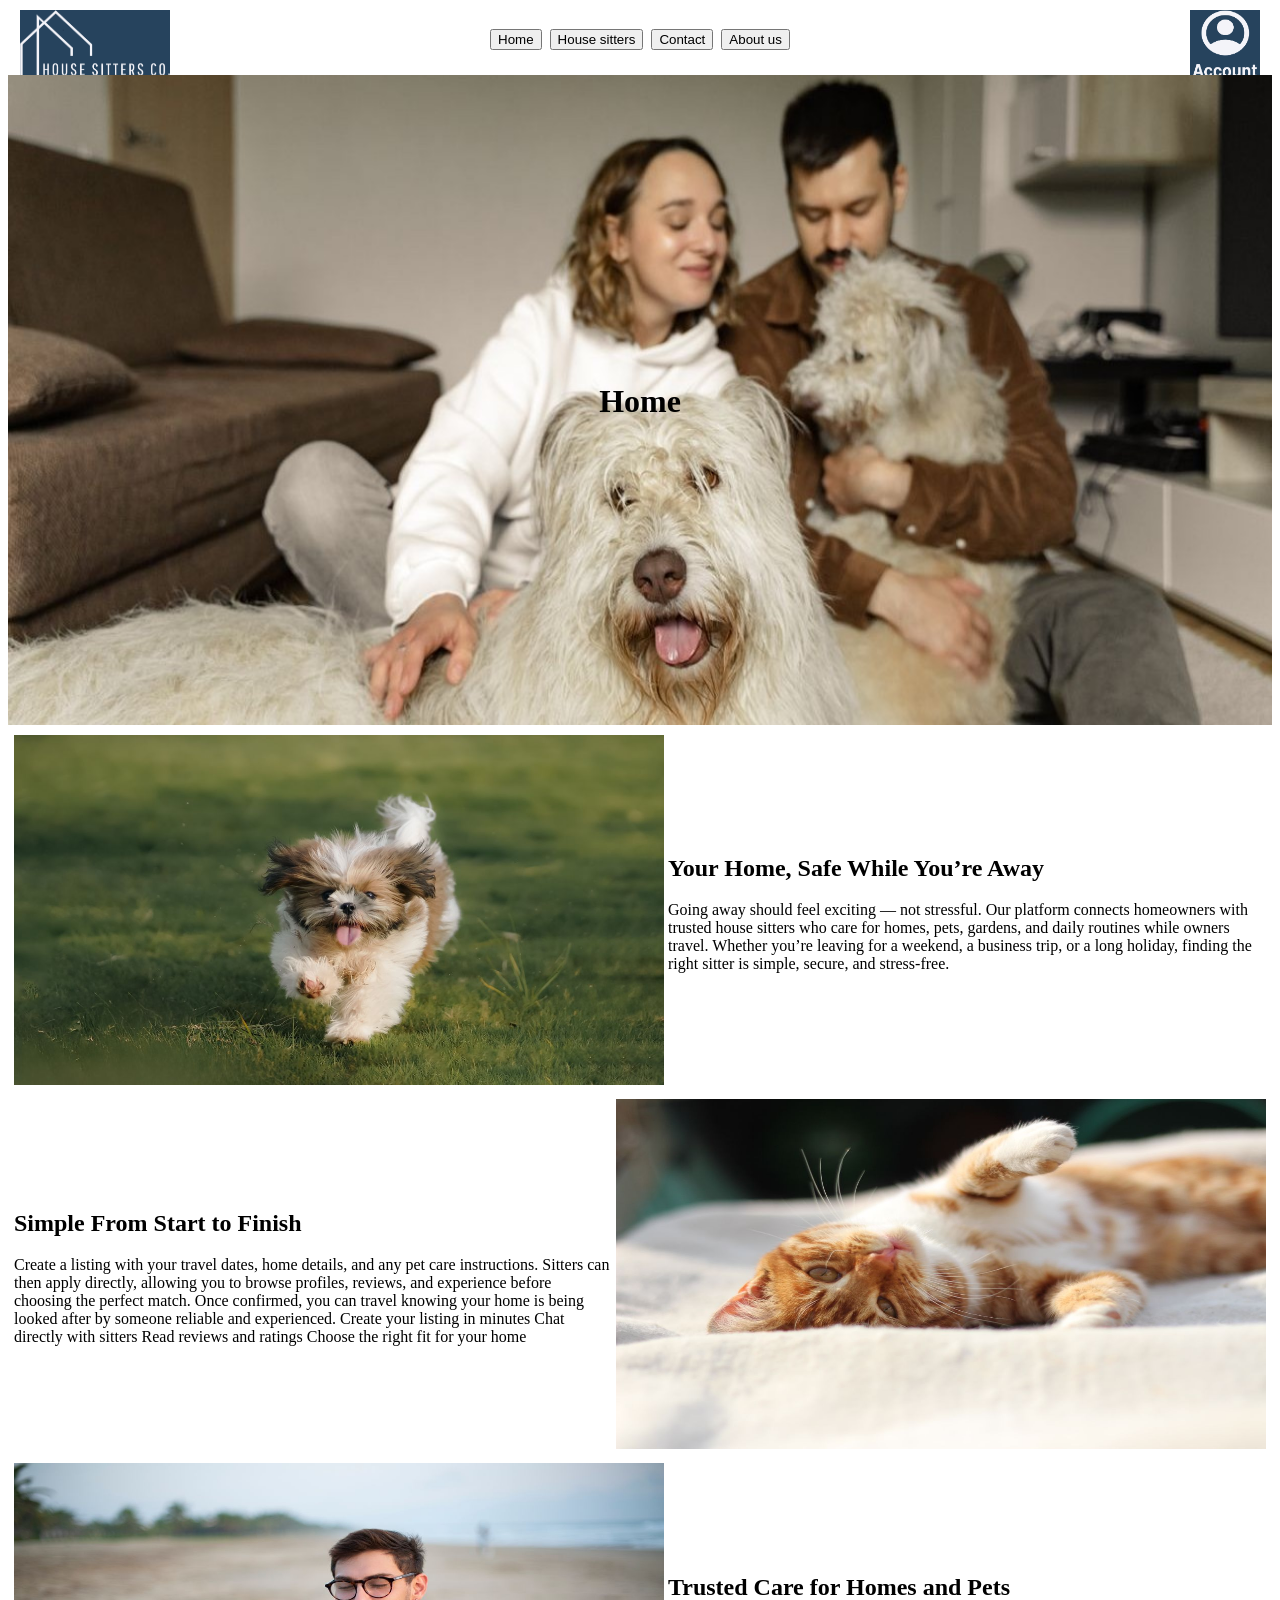
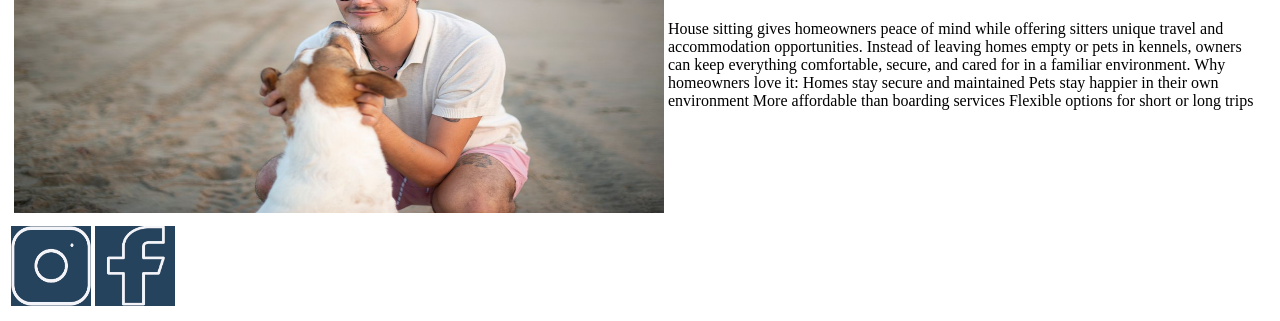
==== index.html @ f977f4cd "Version 7: I have worked on contact page" ====
<!DOCTYPE html>
<html lang="en">
<head>
    <meta charset="UTF-8">
    <meta name="viewport" content="width=device-width, initial-scale=1.0">
    <title>Trusted House sitters</title>
    <link rel="stylesheet" href="style.css">
    <link href='https://fonts.googleapis.com/css?family=Inter' rel='stylesheet'>
</head>
<body>
    <!--Position of the logo-->
		<div class="logo">
		  <a href="index.html"><img class="logo-pic" src="images/Logo.png" alt="TrustedHouseSitters"></a>
		</div>
		
		<!--Section header footer creates a brown background-->
		<section class="header-footer">			
			<!--The table that alligns the navigation buttons-->
			<br>
			<table class="table-center">
				<tr>
					<td><button type="button" onclick="document.location='index.html'">Home</button></td>
					<td class="place-holder"></td>
					<td><button type="button" onclick="document.location='HouseSitters.html'">House sitters</button></td>
					<td class="place-holder"></td>
					<td><button type="button" onclick="document.location='contact.html'">Contact</button></td>
					<td class="place-holder"></td>
					<td><button type="button" onclick="document.location='about.html'">About us</button></td>
				</tr>
				<tr>
					<td class="place-holder"></td>
				</tr>
			</table>
			<br>
		</section>

        <div class="account">
		    <a href="account.html"><img class="icon" src="images/icon.png" alt="Account"></a>
		</div>
        
        <div class="banner-box">
            <img class="banner" src="images/bannerHome.jpg" alt="Banner">
            <div class="banner-text">
                <h1>Home</h1>
            </div>
        </div>
        
        <section class="body-content">
            <table class="table-center">
                <tr>
                    <td>
                        <table class="cell">
                            <tr>
                                <td><img class="homeImage" src="images/homeImage1.jpg" alt="Home Image 1"></td>
                                <td>
                                    <h2>Your Home, Safe While You’re Away</h2>
                                    <p>Going away should feel exciting — not stressful. Our platform connects homeowners with trusted house sitters who care for homes, pets, gardens, and daily routines while owners travel. Whether you’re leaving for a weekend, a business trip, or a long holiday, finding the right sitter is simple, secure, and stress-free.</p>
                                </td>
                            </tr>
                        </table>
                    </td>   
                </tr>
                <tr>
                    <td>
                        <table class="cell">
                            <tr>
                                <td>
                                    <h2>Simple From Start to Finish</h2>
                                    <p>Create a listing with your travel dates, home details, and any pet care instructions. Sitters can then apply directly, allowing you to browse profiles, reviews, and experience before choosing the perfect match. Once confirmed, you can travel knowing your home is being looked after by someone reliable and experienced.
    Create your listing in minutes
    Chat directly with sitters
    Read reviews and ratings
    Choose the right fit for your home</p>
                                </td>
                                <td><img class="homeImage" src="images/homeImage2.jpg" alt="Home Image 2"></td>
                            </tr>
                        </table>
                    </td>
                </tr>
                <tr>
                    <td>
                        <table>
                            <tr>
                                <td><img class="homeImage" src="images/homeImage3.jpg" alt="Home Image 3"></td>
                                <td>
                                    <h2>Trusted Care for Homes and Pets</h2>
                                    <p>House sitting gives homeowners peace of mind while offering sitters unique travel and accommodation opportunities. Instead of leaving homes empty or pets in kennels, owners can keep everything comfortable, secure, and cared for in a familiar environment.
    Why homeowners love it:
    Homes stay secure and maintained
    Pets stay happier in their own environment
    More affordable than boarding services
    Flexible options for short or long trips</p>
                                </td>
                            </tr>
                        </table>
                    </td>
                </tr>
            </table>
        </section>
    </body>
    <footer>
        <section class="header-footer">
            <table class="socials">
                <tr>
                    <td><a href="https://www.instagram.com"><img class="socials-img" src="images/instagram.jpg" alt="Instagram"></a></td>
                    <td><a href="https://www.facebook.com"><img class="socials-img" src="images/facebook.jpg" alt="Facebook"></a></td>
                </tr>
            </table>
        </section>
    </footer>
</html>
---- style.css ----
.homeImage{
    width: 650px;
    height: 350px;
}

.aboutImage{
    width: 650px;
    height: 350px;
}

.logo-pic{
    width: 150px;
    height: 100px;
}

.socials-img{
    width: 80px;
    height: 80px;
}

.icon{
    width: 70px;
    height: 70px;
}

.banner{
    width: 100%;
    height: 650px;
}

.table-center{
    margin-right: auto;
    margin-left: auto;
}

div.logo{
    position: absolute;
    left: 20px;
    top: 10px;
}

div.account{
    position: absolute;
    right: 20px;
    top: 10px;
}

div.banner-box{
    position: relative;
    text-align: center;
}

div.banner-text{
    position: absolute;
    top: 50%;
    left: 50%;
    transform: translate(-50%, -50%);
}
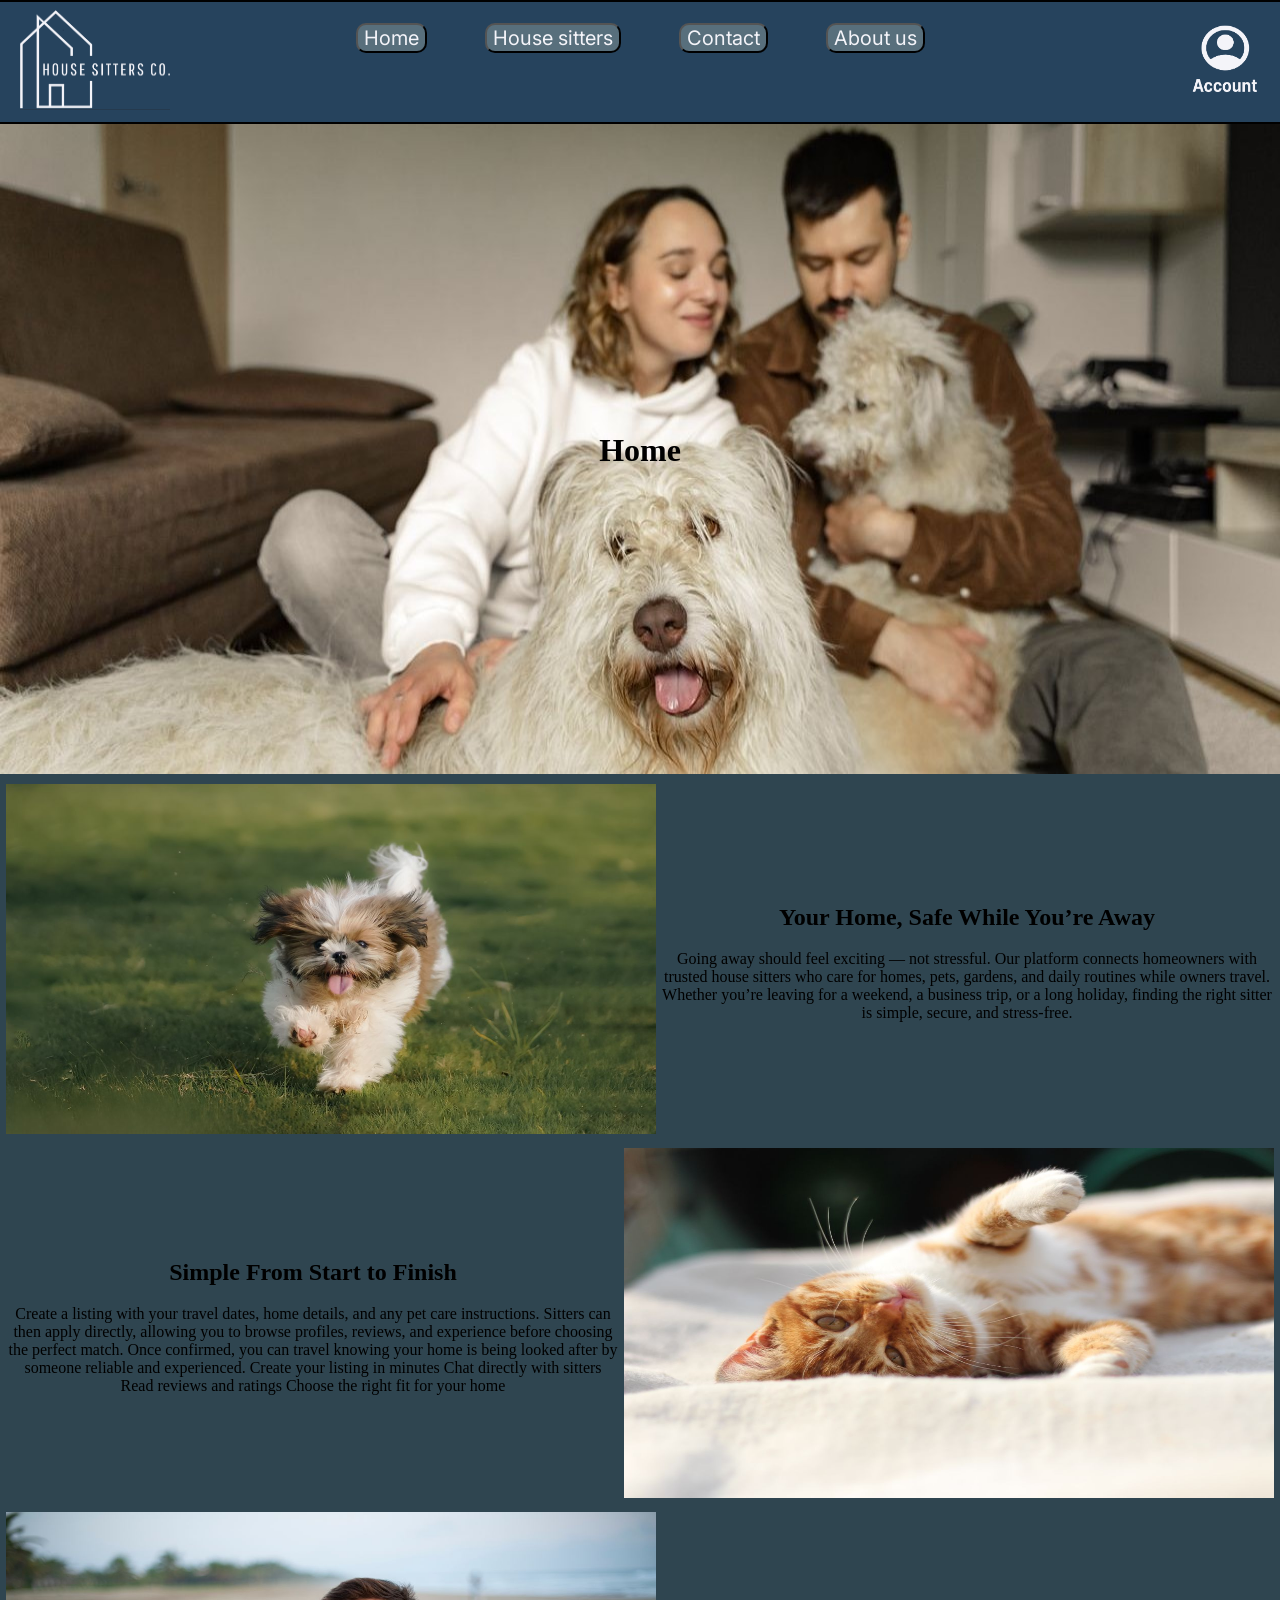
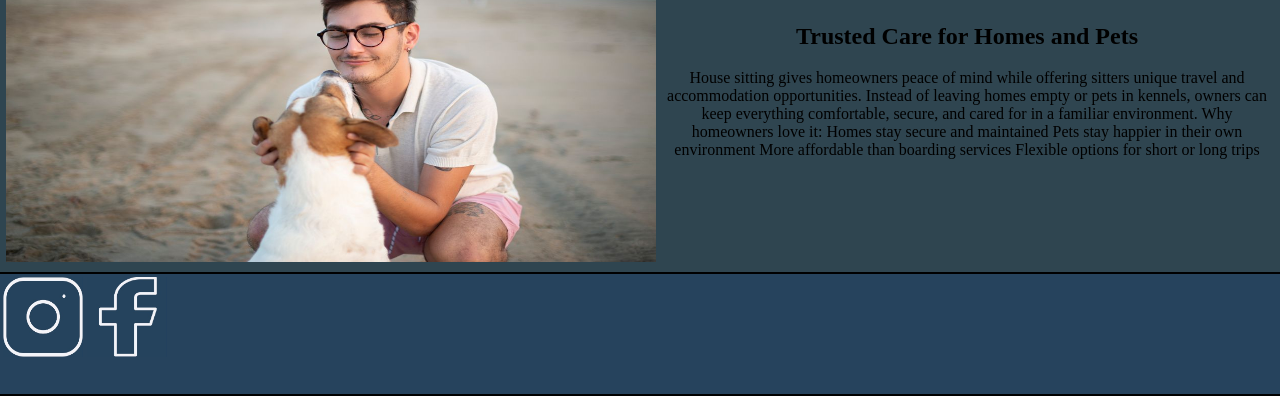
==== commit 0eae5b7a: "Version 14: Css for header/footer. Goal finish it and add boxes." ====
--- a/index.html
+++ b/index.html
@@ -17,7 +17,7 @@
 		<section class="header-footer">			
 			<!--The table that alligns the navigation buttons-->
 			<br>
-			<table class="table-center">
+			<table class="table-center, nav-buttons">
 				<tr>
 					<td><button type="button" onclick="document.location='index.html'">Home</button></td>
 					<td class="place-holder"></td>
--- a/style.css
+++ b/style.css
@@ -31,7 +31,11 @@
 .table-center{
     margin-right: auto;
     margin-left: auto;
+    margin-top: auto;
+    margin-bottom: auto;
+    text-align: center;
 }
+
 
 div.logo{
     position: absolute;
@@ -42,7 +46,7 @@
 div.account{
     position: absolute;
     right: 20px;
-    top: 10px;
+    top: 25px;
 }
 
 div.banner-box{
@@ -55,4 +59,52 @@
     top: 50%;
     left: 50%;
     transform: translate(-50%, -50%);
+}
+
+.place-holder {
+	width: 50px;
+	height: 10px;
+}
+
+.contactImg{
+    height: 300px;
+    width: 300px;
+    border-radius: 300px;
+}
+
+.houseSitter{
+    height: 580px;
+    width: 400px;
+}
+
+.align-left{
+    text-align: left;
+}
+
+.header-footer{
+    background: #26435D;
+    height: 120px;
+    width: 100%;
+    border-top: 2px solid black;
+    border-bottom: 2px solid black;
+}
+
+body{
+    margin: 0;
+    padding: 0;
+    background: #2F4550;
+}
+
+button{
+    background: #586F7C;
+    color: #F4F4F9;
+    border-radius: 10px;
+    font-family: 'Inter';
+    font-size: 20px;
+}
+
+.nav-buttons{
+    top: 100px;
+    margin-left: auto;
+    margin-right: auto;
 }
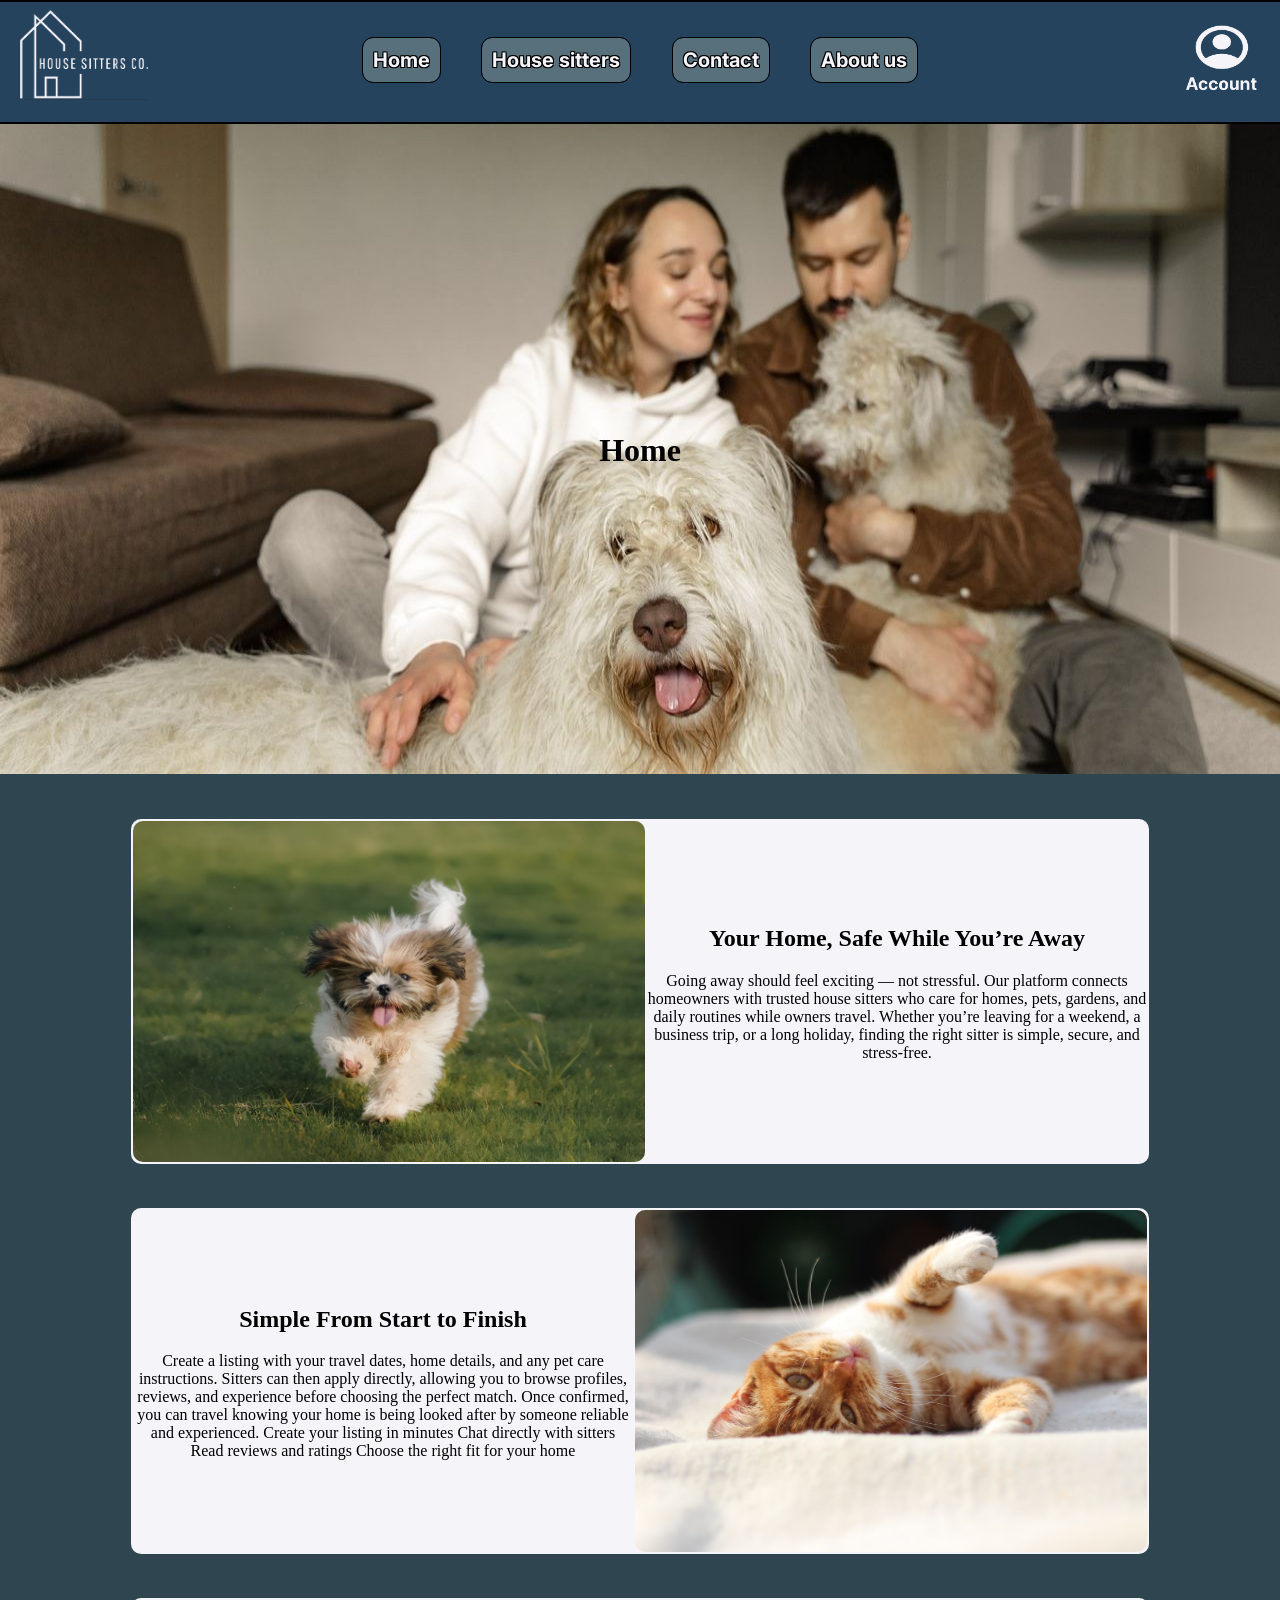
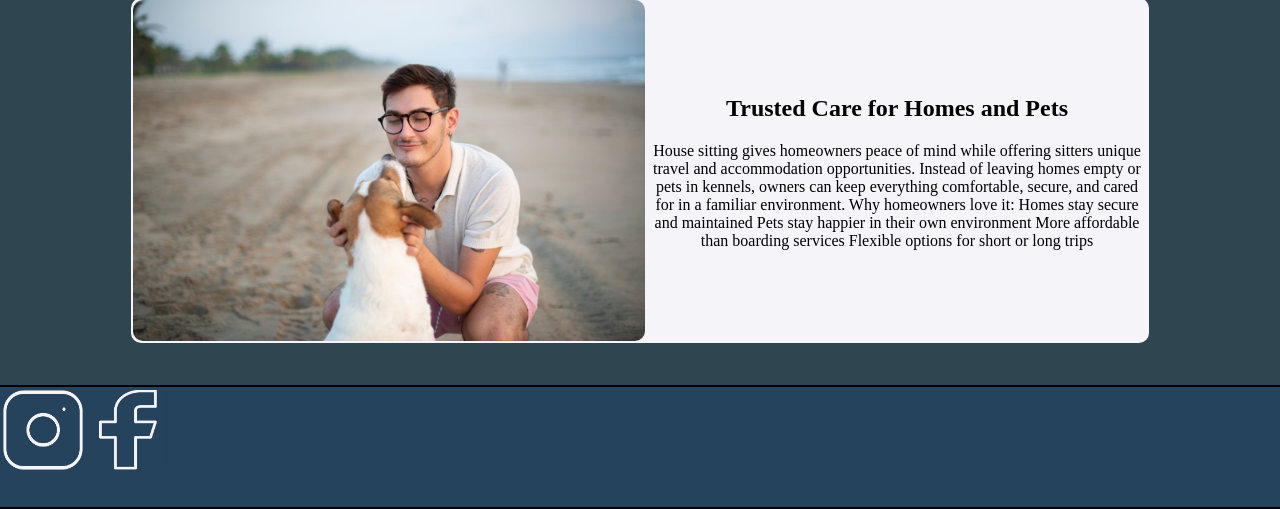
==== commit 65203f94: "Version 15: working on final css" ====
--- a/index.html
+++ b/index.html
@@ -15,23 +15,13 @@
 		
 		<!--Section header footer creates a brown background-->
 		<section class="header-footer">			
-			<!--The table that alligns the navigation buttons-->
 			<br>
-			<table class="table-center, nav-buttons">
-				<tr>
-					<td><button type="button" onclick="document.location='index.html'">Home</button></td>
-					<td class="place-holder"></td>
-					<td><button type="button" onclick="document.location='HouseSitters.html'">House sitters</button></td>
-					<td class="place-holder"></td>
-					<td><button type="button" onclick="document.location='contact.html'">Contact</button></td>
-					<td class="place-holder"></td>
-					<td><button type="button" onclick="document.location='about.html'">About us</button></td>
-				</tr>
-				<tr>
-					<td class="place-holder"></td>
-				</tr>
-			</table>
-			<br>
+			<div class="navbar">
+                <div class="nav-buttons"><button type="button" onclick="document.location='index.html'">Home</button></div>
+                <div class="nav-buttons"><button type="button" onclick="document.location='HouseSitters.html'">House sitters</button></div>
+                <div class="nav-buttons"><button type="button" onclick="document.location='contact.html'">Contact</button></div>
+                <div class="nav-buttons"><button type="button" onclick="document.location='about.html'">About us</button></div>
+			</div>
 		</section>
 
         <div class="account">
@@ -46,7 +36,7 @@
         </div>
         
         <section class="body-content">
-            <table class="table-center">
+            <table class="table-center display-table">
                 <tr>
                     <td>
                         <table class="cell">
@@ -60,6 +50,7 @@
                         </table>
                     </td>   
                 </tr>
+                <tr><td><br><br></td></tr>
                 <tr>
                     <td>
                         <table class="cell">
@@ -77,9 +68,10 @@
                         </table>
                     </td>
                 </tr>
+                <tr><td><br><br></td></tr>
                 <tr>
                     <td>
-                        <table>
+                        <table class="cell">
                             <tr>
                                 <td><img class="homeImage" src="images/homeImage3.jpg" alt="Home Image 3"></td>
                                 <td>
--- a/style.css
+++ b/style.css
@@ -1,16 +1,18 @@
 .homeImage{
-    width: 650px;
-    height: 350px;
+    width: 40vw;
+    height: 40%;
+    border-radius: 10px;
+    display: block;
 }
 
 .aboutImage{
-    width: 650px;
-    height: 350px;
+    width: 40vw;
+    height: 40%;
 }
 
 .logo-pic{
-    width: 150px;
-    height: 100px;
+    width: 10vw;
+    height: 10vh;
 }
 
 .socials-img{
@@ -19,8 +21,8 @@
 }
 
 .icon{
-    width: 70px;
-    height: 70px;
+    width: 6vw;
+    height: auto;
 }
 
 .banner{
@@ -52,6 +54,7 @@
 div.banner-box{
     position: relative;
     text-align: center;
+    width: 100%;
 }
 
 div.banner-text{
@@ -101,10 +104,39 @@
     border-radius: 10px;
     font-family: 'Inter';
     font-size: 20px;
+    border: none;
+    padding: 10px;
+    font-weight: bold;
+    outline: 1px solid black;
+    text-shadow: -1px -1px 0 #000, 1px -1px 0 #000, -1px 1px 0 #000, 1px 1px 0 #000;
+}
+
+.display-table{
+    margin-left: 10%;
+    margin-right: 10%;
+    margin-top: 3%;
+    margin-bottom: 3%;
 }
 
 .nav-buttons{
-    top: 100px;
-    margin-left: auto;
-    margin-right: auto;
+    text-align: center;
+}
+
+.navbar{
+    position: relative;
+    display: flex;
+    top: 15%;
+    left: 25vw;
+    justify-content: space-evenly;
+    width: 50vw;
+}
+
+.cell{
+    border-radius: 10px;
+    background-color: #F4F4F9;
+    padding: 0px;
+    margin: 0px;
+    overflow: hidden;
+    border-collapse: collapse;
+    border: 1px solid black;
 }
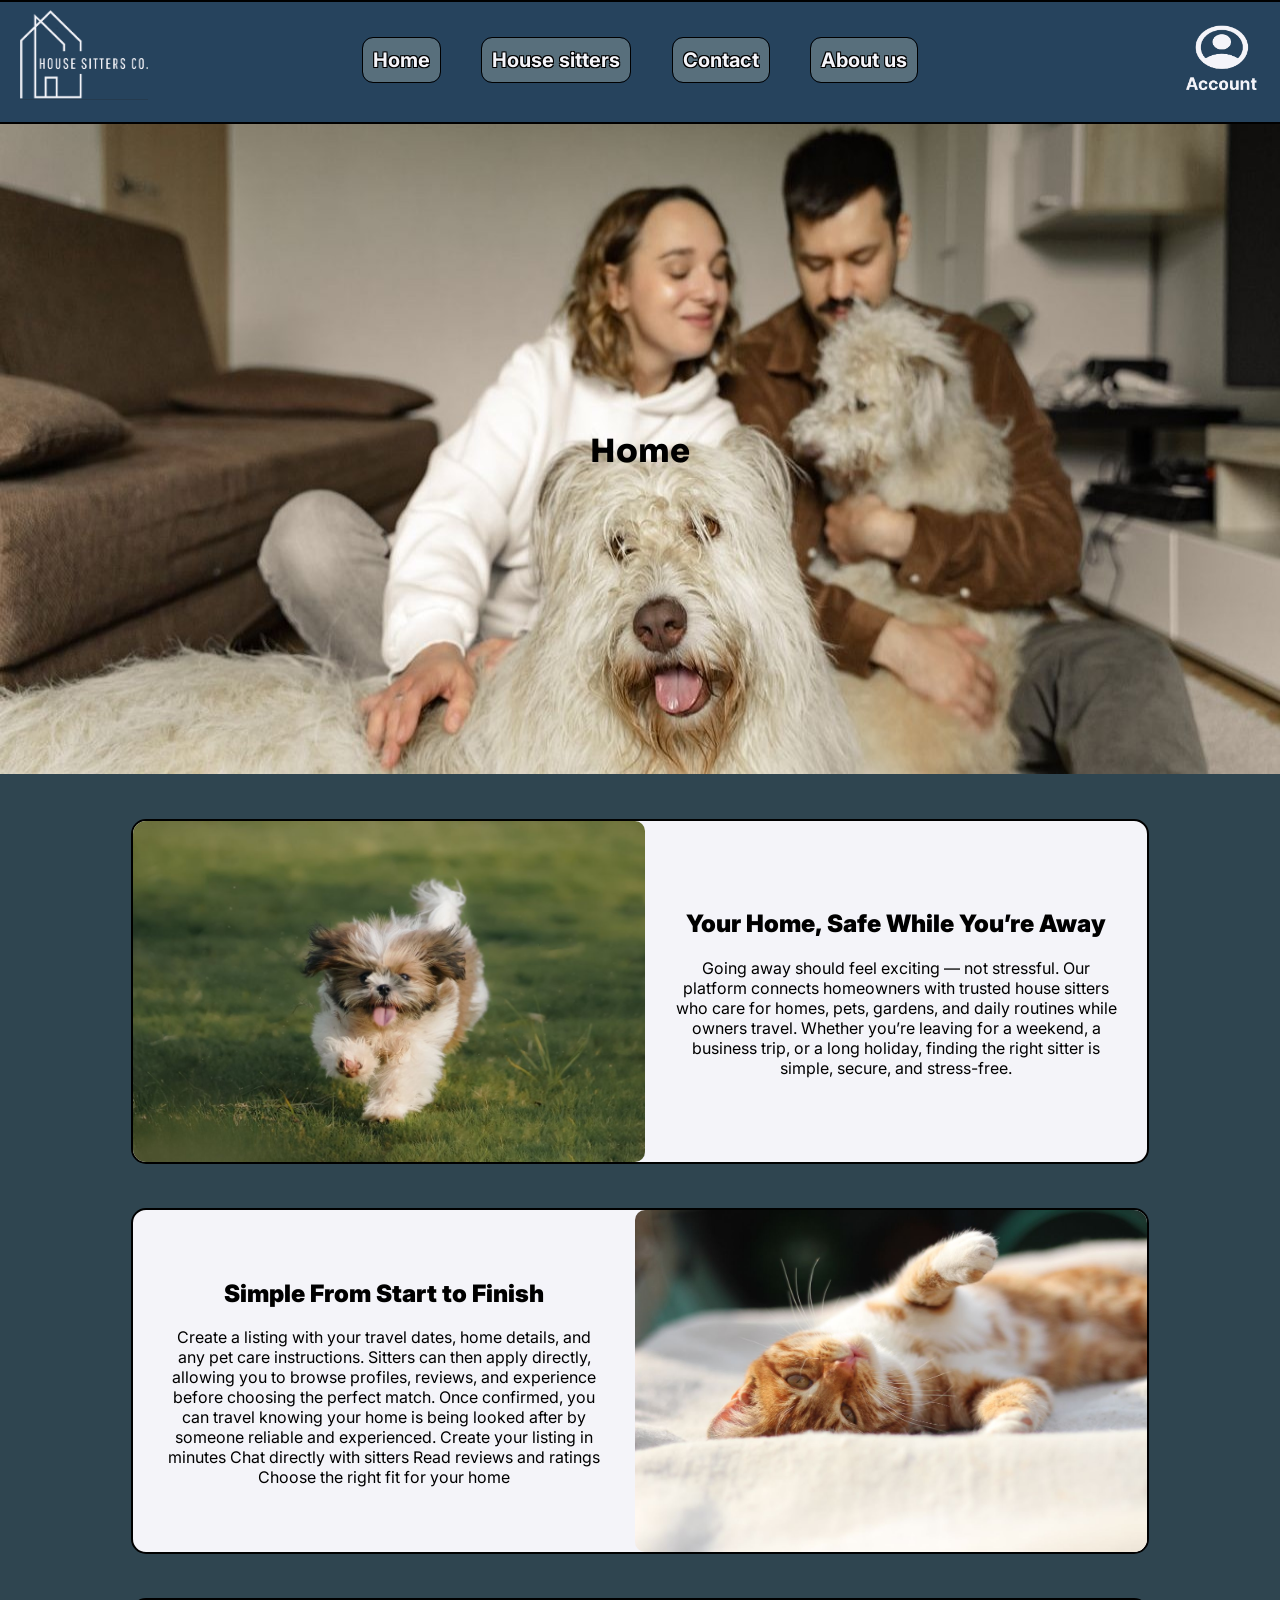
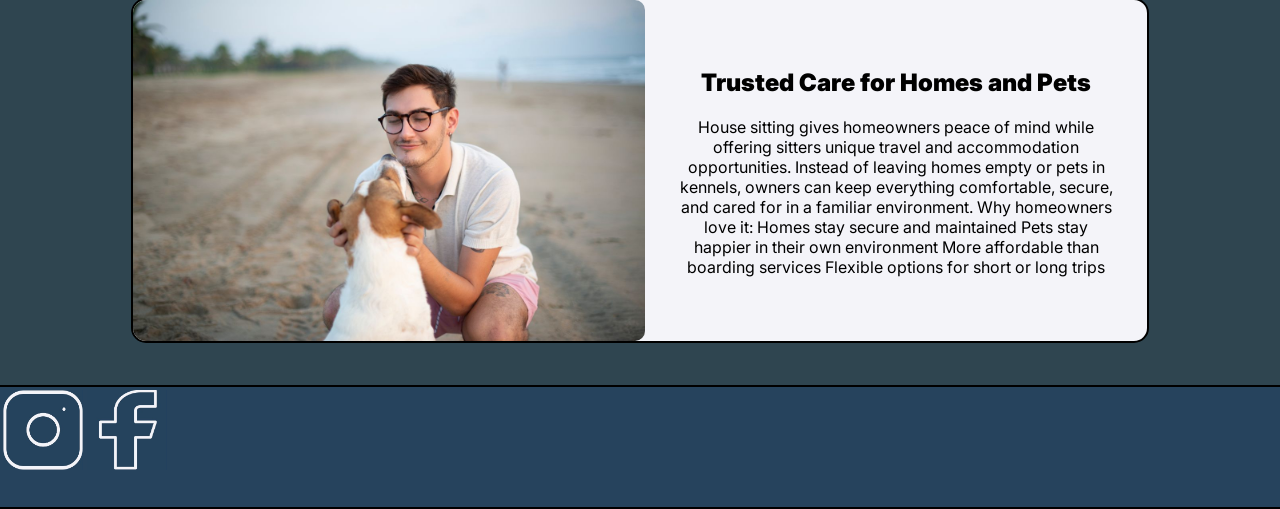
==== commit dc4f3b6c: "Version 16: creating all my css" ====
--- a/index.html
+++ b/index.html
@@ -6,6 +6,7 @@
     <title>Trusted House sitters</title>
     <link rel="stylesheet" href="style.css">
     <link href='https://fonts.googleapis.com/css?family=Inter' rel='stylesheet'>
+    <link href='https://fonts.googleapis.com/css?family=Sora' rel='stylesheet'>
 </head>
 <body>
     <!--Position of the logo-->
@@ -41,8 +42,8 @@
                     <td>
                         <table class="cell">
                             <tr>
-                                <td><img class="homeImage" src="images/homeImage1.jpg" alt="Home Image 1"></td>
-                                <td>
+                                <td class="cell-collapse"><img class="homeImage" src="images/homeImage1.jpg" alt="Home Image 1"></td>
+                                <td class="cell-text">
                                     <h2>Your Home, Safe While You’re Away</h2>
                                     <p>Going away should feel exciting — not stressful. Our platform connects homeowners with trusted house sitters who care for homes, pets, gardens, and daily routines while owners travel. Whether you’re leaving for a weekend, a business trip, or a long holiday, finding the right sitter is simple, secure, and stress-free.</p>
                                 </td>
@@ -55,7 +56,7 @@
                     <td>
                         <table class="cell">
                             <tr>
-                                <td>
+                                <td class="cell-text">
                                     <h2>Simple From Start to Finish</h2>
                                     <p>Create a listing with your travel dates, home details, and any pet care instructions. Sitters can then apply directly, allowing you to browse profiles, reviews, and experience before choosing the perfect match. Once confirmed, you can travel knowing your home is being looked after by someone reliable and experienced.
     Create your listing in minutes
@@ -63,7 +64,7 @@
     Read reviews and ratings
     Choose the right fit for your home</p>
                                 </td>
-                                <td><img class="homeImage" src="images/homeImage2.jpg" alt="Home Image 2"></td>
+                                <td class="cell-collapse"><img class="homeImage" src="images/homeImage2.jpg" alt="Home Image 2"></td>
                             </tr>
                         </table>
                     </td>
@@ -73,8 +74,8 @@
                     <td>
                         <table class="cell">
                             <tr>
-                                <td><img class="homeImage" src="images/homeImage3.jpg" alt="Home Image 3"></td>
-                                <td>
+                                <td class="cell-collapse"><img class="homeImage" src="images/homeImage3.jpg" alt="Home Image 3"></td>
+                                <td class="cell-text">
                                     <h2>Trusted Care for Homes and Pets</h2>
                                     <p>House sitting gives homeowners peace of mind while offering sitters unique travel and accommodation opportunities. Instead of leaving homes empty or pets in kennels, owners can keep everything comfortable, secure, and cared for in a familiar environment.
     Why homeowners love it:
--- a/style.css
+++ b/style.css
@@ -1,13 +1,30 @@
+h1{
+    font-family: 'Sora';
+    font-weight: 900;
+}
+
+p{
+    font-family: 'Inter';
+}
+
+h2{
+    font-family: 'Inter';
+    font-weight: 900;
+}
+
 .homeImage{
     width: 40vw;
     height: 40%;
     border-radius: 10px;
     display: block;
+    border: 0;
 }
 
 .aboutImage{
     width: 40vw;
     height: 40%;
+    display: block;
+    border: 0;
 }
 
 .logo-pic{
@@ -111,6 +128,19 @@
     text-shadow: -1px -1px 0 #000, 1px -1px 0 #000, -1px 1px 0 #000, 1px 1px 0 #000;
 }
 
+button:hover{
+    background: #2e4655;
+    color: #F4F4F9;
+    border-radius: 10px;
+    font-family: 'Inter';
+    font-size: 20px;
+    border: none;
+    padding: 10px;
+    font-weight: bold;
+    outline: 1px solid black;
+    text-shadow: -1px -1px 0 #000, 1px -1px 0 #000, -1px 1px 0 #000, 1px 1px 0 #000;
+}
+
 .display-table{
     margin-left: 10%;
     margin-right: 10%;
@@ -132,11 +162,22 @@
 }
 
 .cell{
-    border-radius: 10px;
+    border-radius: 15px;
     background-color: #F4F4F9;
     padding: 0px;
     margin: 0px;
     overflow: hidden;
-    border-collapse: collapse;
-    border: 1px solid black;
+    border: 2px solid black;
+    border-spacing: 0;
+}
+
+.cell-collapse{
+    padding: 0;
+    border-spacing: 0;
+}
+
+.cell-text{
+    text-align: center;
+    padding-left: 3%;
+    padding-right: 3%;
 }
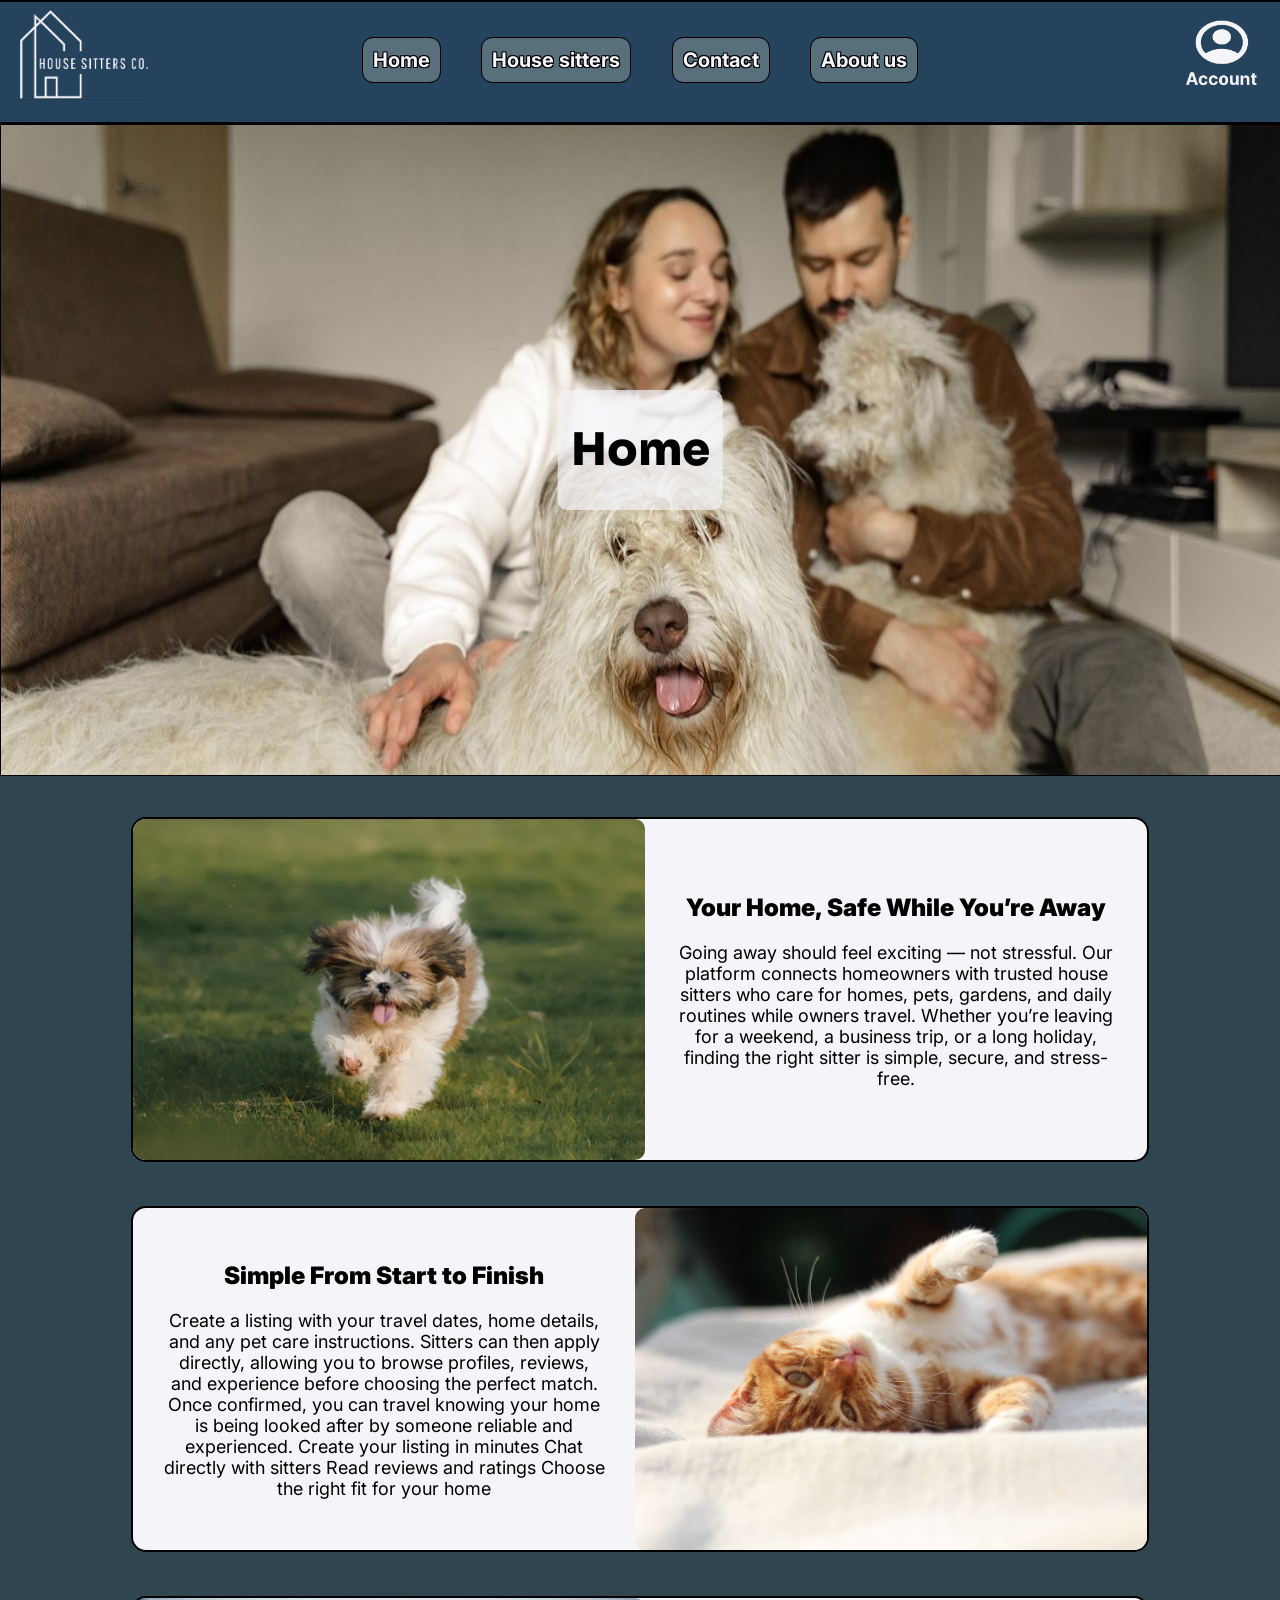
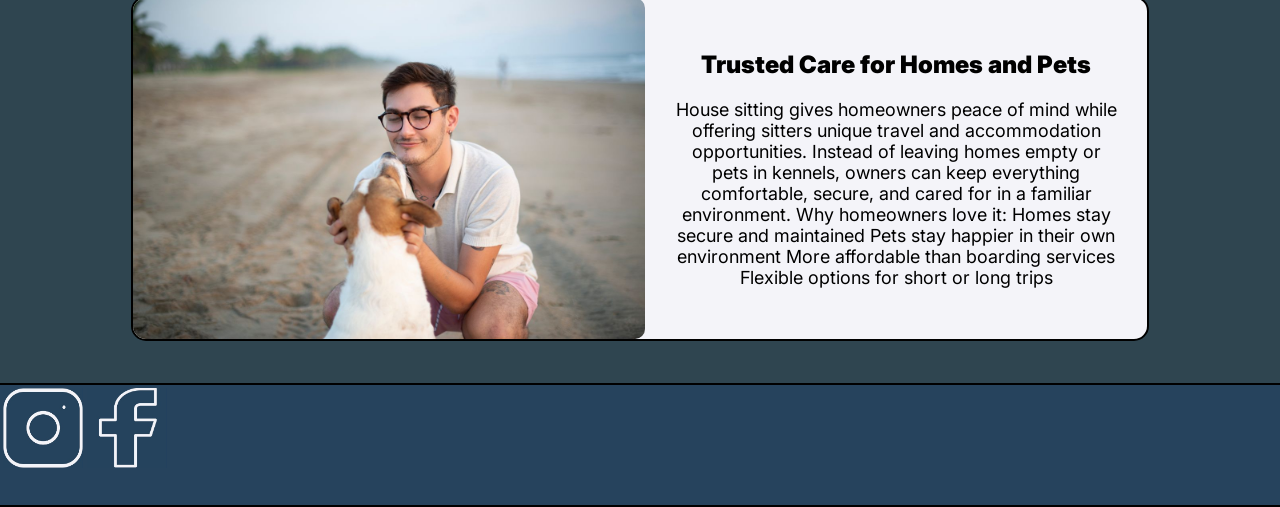
==== commit 6eb96b24: "Version 19: This is nearly the final version. Some slight tweeks along with testing and trialing nee" ====
--- a/index.html
+++ b/index.html
@@ -26,7 +26,7 @@
 		</section>
 
         <div class="account">
-		    <a href="account.html"><img class="icon" src="images/icon.png" alt="Account"></a>
+		    <a href="account.php"><img class="icon" src="images/icon.png" alt="Account"></a>
 		</div>
         
         <div class="banner-box">
--- a/style.css
+++ b/style.css
@@ -1,10 +1,12 @@
 h1{
     font-family: 'Sora';
     font-weight: 900;
+    font-size: 45px;
 }
 
 p{
     font-family: 'Inter';
+    font-size: 18px;
 }
 
 h2{
@@ -45,6 +47,8 @@
 .banner{
     width: 100%;
     height: 650px;
+    display: block;
+    border: 1px solid black;
 }
 
 .table-center{
@@ -65,7 +69,7 @@
 div.account{
     position: absolute;
     right: 20px;
-    top: 25px;
+    top: 20px;
 }
 
 div.banner-box{
@@ -90,11 +94,22 @@
     height: 300px;
     width: 300px;
     border-radius: 300px;
+    border: 1px solid black;
+    margin-bottom: 15%;
+}
+
+.SecondaryContactImg{
+    height: 300px;
+    width: 300px;
+    border-radius: 300px;
+    border: 1px solid black;
 }
 
 .houseSitter{
-    height: 580px;
-    width: 400px;
+    height: 50vh;
+    width: 20vw;
+    display: block;
+    border: 0;
 }
 
 .align-left{
@@ -112,7 +127,7 @@
 body{
     margin: 0;
     padding: 0;
-    background: #2F4550;
+    background: #2f4550;
 }
 
 button{
@@ -165,7 +180,6 @@
     border-radius: 15px;
     background-color: #F4F4F9;
     padding: 0px;
-    margin: 0px;
     overflow: hidden;
     border: 2px solid black;
     border-spacing: 0;
@@ -176,8 +190,64 @@
     border-spacing: 0;
 }
 
+.cell-form{
+    border-radius: 15px;
+    background-color: #F4F4F9;
+    padding: 1.5%;
+    overflow: hidden;
+    border: 2px solid black;
+    border-spacing: 0;
+    margin-top: 3%;
+    margin-bottom: 3%;
+    width: 40%;
+}
+
 .cell-text{
     text-align: center;
     padding-left: 3%;
     padding-right: 3%;
+}
+
+.banner-text{
+    background-color: #F4F4F9b3;
+    padding-top: 0.1%;
+    padding-bottom: 0.1%;
+    padding-right: 1%;
+    padding-left: 1%;
+    border-radius: 10px;
+}
+
+.houseSitterSpacing{
+
+    border-spacing: 2vw;
+}
+
+.contact-cell{
+    border-radius: 15px;
+    background-color: #F4F4F9;
+    padding: 20px;
+    overflow: hidden;
+    border: 2px solid black;
+    border-spacing: 0;
+    margin-top: 10%;
+    margin-bottom: 10%
+}
+
+.login-box{
+    width: 95%;
+    padding: 10px;
+    margin: 10px 0;
+    border: 1px solid black;
+    border-radius: 5px;
+}
+
+label{
+    font-family: 'Sora';
+    font-weight: 900;
+    font-size: 20px;
+}
+
+.login-error {
+    color: red;
+    margin-top: 10px;
 }
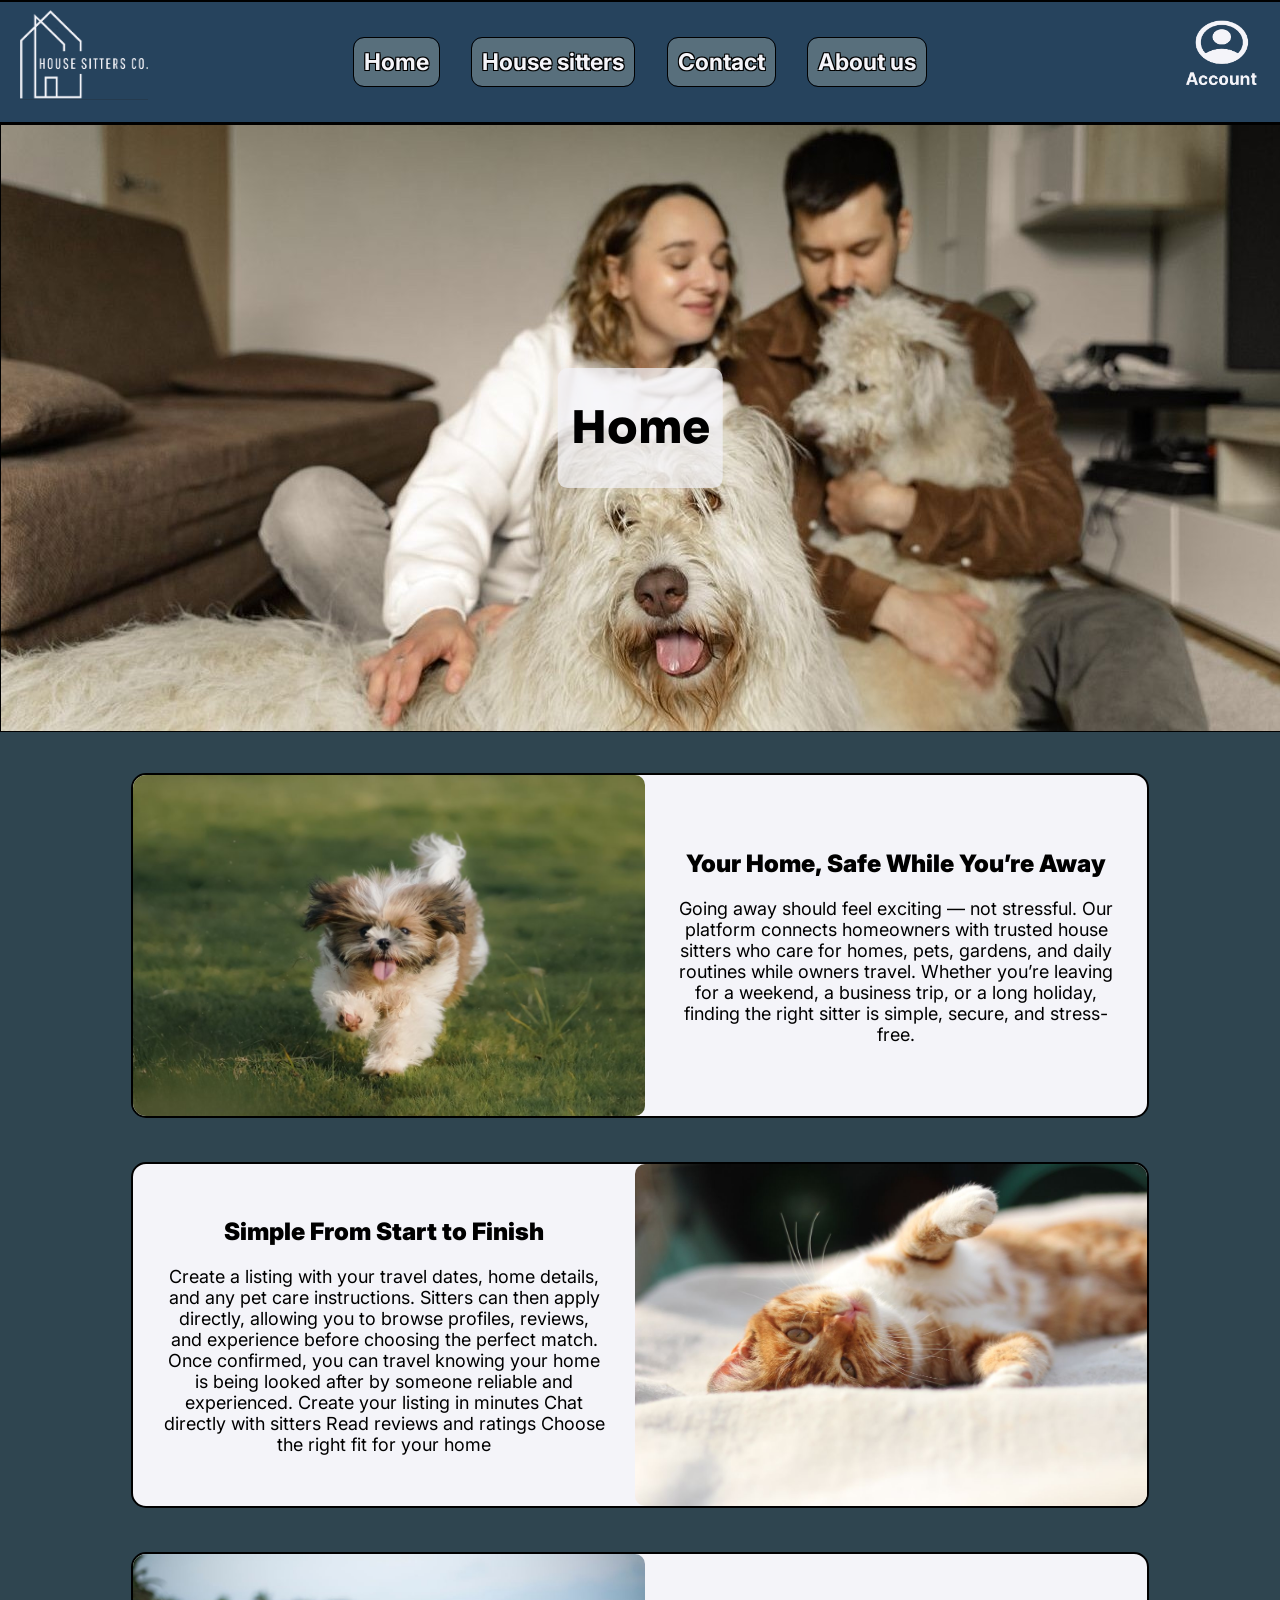
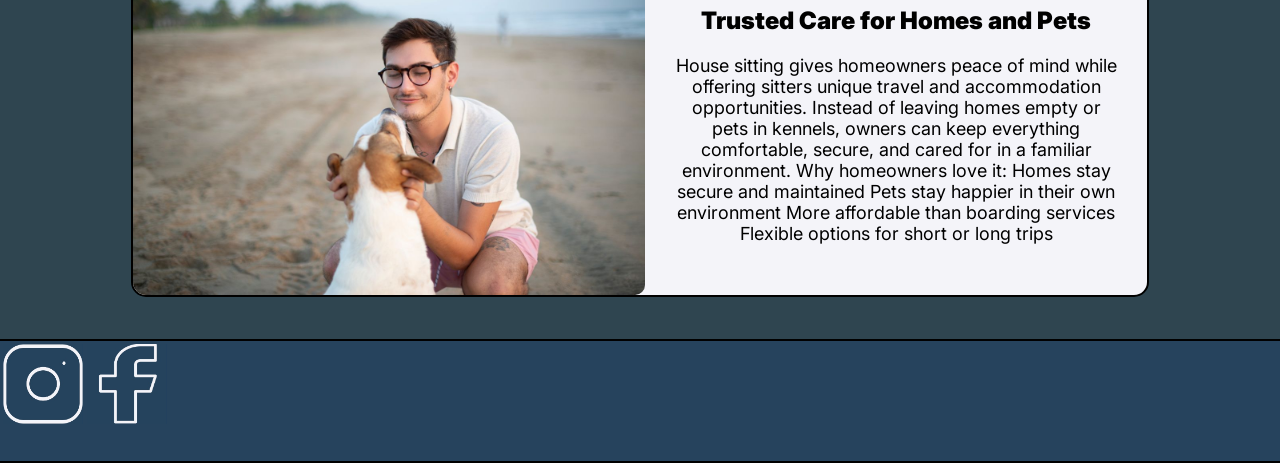
==== commit e3e9b90e: "Version 20: Nearing final version with only feedback to be implimented." ====
--- a/index.html
+++ b/index.html
@@ -1,34 +1,38 @@
 <!DOCTYPE html>
 <html lang="en">
-<head>
-    <meta charset="UTF-8">
-    <meta name="viewport" content="width=device-width, initial-scale=1.0">
-    <title>Trusted House sitters</title>
-    <link rel="stylesheet" href="style.css">
-    <link href='https://fonts.googleapis.com/css?family=Inter' rel='stylesheet'>
-    <link href='https://fonts.googleapis.com/css?family=Sora' rel='stylesheet'>
-</head>
-<body>
-    <!--Position of the logo-->
+    <head>
+        <meta charset="UTF-8">
+        <meta name="viewport" content="width=device-width, initial-scale=1.0">
+        <title>Trusted House sitters</title>
+        <link rel="stylesheet" href="style.css">
+        <link href='https://fonts.googleapis.com/css?family=Inter' rel='stylesheet'>
+        <link href='https://fonts.googleapis.com/css?family=Sora' rel='stylesheet'>
+    </head>
+    <body>
+        
+        <!--Logo that links to the home page-->
 		<div class="logo">
 		  <a href="index.html"><img class="logo-pic" src="images/Logo.png" alt="TrustedHouseSitters"></a>
 		</div>
 		
-		<!--Section header footer creates a brown background-->
+		<!--Section header footer creates a blue background-->
 		<section class="header-footer">			
 			<br>
+            <!--Navigation bar with buttons that link to the other pages-->
 			<div class="navbar">
                 <div class="nav-buttons"><button type="button" onclick="document.location='index.html'">Home</button></div>
-                <div class="nav-buttons"><button type="button" onclick="document.location='HouseSitters.html'">House sitters</button></div>
+                <div class="nav-buttons"><button type="button" onclick="document.location='houseSitters.html'">House sitters</button></div>
                 <div class="nav-buttons"><button type="button" onclick="document.location='contact.html'">Contact</button></div>
                 <div class="nav-buttons"><button type="button" onclick="document.location='about.html'">About us</button></div>
 			</div>
 		</section>
 
+        <!--Account icon that links to the account page-->
         <div class="account">
 		    <a href="account.php"><img class="icon" src="images/icon.png" alt="Account"></a>
 		</div>
         
+        <!--Banner image and banner text-->
         <div class="banner-box">
             <img class="banner" src="images/bannerHome.jpg" alt="Banner">
             <div class="banner-text">
@@ -36,12 +40,15 @@
             </div>
         </div>
         
+        <!--Body content section-->
         <section class="body-content">
+            <!--Table to display the three sections of the home page-->
             <table class="table-center display-table">
                 <tr>
                     <td>
                         <table class="cell">
                             <tr>
+                                <!--Image on the left and text on the right for the first section-->
                                 <td class="cell-collapse"><img class="homeImage" src="images/homeImage1.jpg" alt="Home Image 1"></td>
                                 <td class="cell-text">
                                     <h2>Your Home, Safe While You’re Away</h2>
@@ -56,6 +63,7 @@
                     <td>
                         <table class="cell">
                             <tr>
+                                <!--Text on the left and image on the right for the second section-->
                                 <td class="cell-text">
                                     <h2>Simple From Start to Finish</h2>
                                     <p>Create a listing with your travel dates, home details, and any pet care instructions. Sitters can then apply directly, allowing you to browse profiles, reviews, and experience before choosing the perfect match. Once confirmed, you can travel knowing your home is being looked after by someone reliable and experienced.
@@ -74,6 +82,7 @@
                     <td>
                         <table class="cell">
                             <tr>
+                                <!--Image on the left and text on the right for the third section-->
                                 <td class="cell-collapse"><img class="homeImage" src="images/homeImage3.jpg" alt="Home Image 3"></td>
                                 <td class="cell-text">
                                     <h2>Trusted Care for Homes and Pets</h2>
@@ -91,14 +100,18 @@
             </table>
         </section>
     </body>
+
+    <!--Footer section with social media links-->
     <footer>
         <section class="header-footer">
-            <table class="socials">
-                <tr>
-                    <td><a href="https://www.instagram.com"><img class="socials-img" src="images/instagram.jpg" alt="Instagram"></a></td>
-                    <td><a href="https://www.facebook.com"><img class="socials-img" src="images/facebook.jpg" alt="Facebook"></a></td>
-                </tr>
-            </table>
+            <div class="socials">
+                <table>
+                    <tr>
+                        <td><a href="https://www.instagram.com"><img class="socials-img" src="images/instagram.jpg" alt="Instagram"></a></td>
+                        <td><a href="https://www.facebook.com"><img class="socials-img" src="images/facebook.jpg" alt="Facebook"></a></td>
+                    </tr>
+                </table>
+            </div>
         </section>
     </footer>
 </html>
--- a/style.css
+++ b/style.css
@@ -1,19 +1,23 @@
+/* Style for the headings with the h1 tag on the website */
 h1{
     font-family: 'Sora';
     font-weight: 900;
     font-size: 45px;
 }
 
+/* Style for the paragraphs on the website */
 p{
     font-family: 'Inter';
     font-size: 18px;
 }
 
+/* Style for the headings with the h2 tag on the website */
 h2{
     font-family: 'Inter';
     font-weight: 900;
 }
 
+/* Style for the images on the home page */
 .homeImage{
     width: 40vw;
     height: 40%;
@@ -22,6 +26,7 @@
     border: 0;
 }
 
+/* Style for the images on the about page */
 .aboutImage{
     width: 40vw;
     height: 40%;
@@ -29,28 +34,33 @@
     border: 0;
 }
 
+/* Style for the logo image */
 .logo-pic{
     width: 10vw;
     height: 10vh;
 }
 
+/* Style for the social media logos */
 .socials-img{
     width: 80px;
     height: 80px;
 }
 
+/* Style for the icon logo icon */
 .icon{
     width: 6vw;
     height: auto;
 }
 
+/* Style for the banner image */
 .banner{
     width: 100%;
-    height: 650px;
-    display: block;
-    border: 1px solid black;
-}
-
+    height: auto;
+    display: block;
+    border: 1px solid black;
+}
+
+/* Style for the table centering of a table */
 .table-center{
     margin-right: auto;
     margin-left: auto;
@@ -59,25 +69,28 @@
     text-align: center;
 }
 
-
+/* Style for the logo box */
 div.logo{
     position: absolute;
     left: 20px;
     top: 10px;
 }
 
+/* Style for the account icon box */
 div.account{
     position: absolute;
     right: 20px;
     top: 20px;
 }
 
+/* Style for the banner box container */
 div.banner-box{
     position: relative;
     text-align: center;
     width: 100%;
 }
 
+/* Style for the banner text container */
 div.banner-text{
     position: absolute;
     top: 50%;
@@ -85,11 +98,13 @@
     transform: translate(-50%, -50%);
 }
 
+/* Style for the placeholder element in tables */
 .place-holder {
 	width: 50px;
 	height: 10px;
 }
 
+/* Style for the contact image */
 .contactImg{
     height: 300px;
     width: 300px;
@@ -98,6 +113,7 @@
     margin-bottom: 15%;
 }
 
+/* Style for the secondary contact image */
 .SecondaryContactImg{
     height: 300px;
     width: 300px;
@@ -105,6 +121,7 @@
     border: 1px solid black;
 }
 
+/* Style for the house sitter images */
 .houseSitter{
     height: 50vh;
     width: 20vw;
@@ -112,10 +129,12 @@
     border: 0;
 }
 
+/* Style for the text alignment to the left */
 .align-left{
     text-align: left;
 }
 
+/* Style for the header and footer sections of the page */
 .header-footer{
     background: #26435D;
     height: 120px;
@@ -124,18 +143,20 @@
     border-bottom: 2px solid black;
 }
 
+/* Style for the body section of the page */
 body{
     margin: 0;
     padding: 0;
     background: #2f4550;
 }
 
+/* Style for aLL buttons */
 button{
     background: #586F7C;
     color: #F4F4F9;
     border-radius: 10px;
     font-family: 'Inter';
-    font-size: 20px;
+    font-size: 1.8vw;
     border: none;
     padding: 10px;
     font-weight: bold;
@@ -143,12 +164,13 @@
     text-shadow: -1px -1px 0 #000, 1px -1px 0 #000, -1px 1px 0 #000, 1px 1px 0 #000;
 }
 
+/* Style for aLL buttonS when hovered over */
 button:hover{
     background: #2e4655;
     color: #F4F4F9;
     border-radius: 10px;
     font-family: 'Inter';
-    font-size: 20px;
+    font-size: 1.8vw;
     border: none;
     padding: 10px;
     font-weight: bold;
@@ -156,6 +178,7 @@
     text-shadow: -1px -1px 0 #000, 1px -1px 0 #000, -1px 1px 0 #000, 1px 1px 0 #000;
 }
 
+/* Style for main display tables */
 .display-table{
     margin-left: 10%;
     margin-right: 10%;
@@ -163,10 +186,12 @@
     margin-bottom: 3%;
 }
 
+/* Style for the navigation buttons container */
 .nav-buttons{
     text-align: center;
 }
 
+/* Style for the navigation bar */
 .navbar{
     position: relative;
     display: flex;
@@ -174,8 +199,10 @@
     left: 25vw;
     justify-content: space-evenly;
     width: 50vw;
-}
-
+    flex-direction: row;
+}
+
+/* Style for the cells that contain content */
 .cell{
     border-radius: 15px;
     background-color: #F4F4F9;
@@ -185,11 +212,13 @@
     border-spacing: 0;
 }
 
+/* Collapses all content in cells that this is applied to */
 .cell-collapse{
     padding: 0;
     border-spacing: 0;
 }
 
+/* Style for the form container */
 .cell-form{
     border-radius: 15px;
     background-color: #F4F4F9;
@@ -202,12 +231,14 @@
     width: 40%;
 }
 
+/* Style for the text inside the cells */
 .cell-text{
     text-align: center;
     padding-left: 3%;
     padding-right: 3%;
 }
 
+/* Style for the banner text */
 .banner-text{
     background-color: #F4F4F9b3;
     padding-top: 0.1%;
@@ -217,11 +248,12 @@
     border-radius: 10px;
 }
 
+/* Style for the house sitter spacing from each other*/
 .houseSitterSpacing{
-
     border-spacing: 2vw;
 }
 
+/* Style for the contact info container */
 .contact-cell{
     border-radius: 15px;
     background-color: #F4F4F9;
@@ -233,6 +265,7 @@
     margin-bottom: 10%
 }
 
+/* Style for the login form container */
 .login-box{
     width: 95%;
     padding: 10px;
@@ -241,13 +274,21 @@
     border-radius: 5px;
 }
 
+/* Style for the login form input boxes */
 label{
     font-family: 'Sora';
     font-weight: 900;
     font-size: 20px;
 }
 
+/* Style for the login error message */
 .login-error {
     color: red;
     margin-top: 10px;
+}
+
+/*The size of the socials box*/
+div.socials{
+    display: flex;
+    gap: 20px;
 }
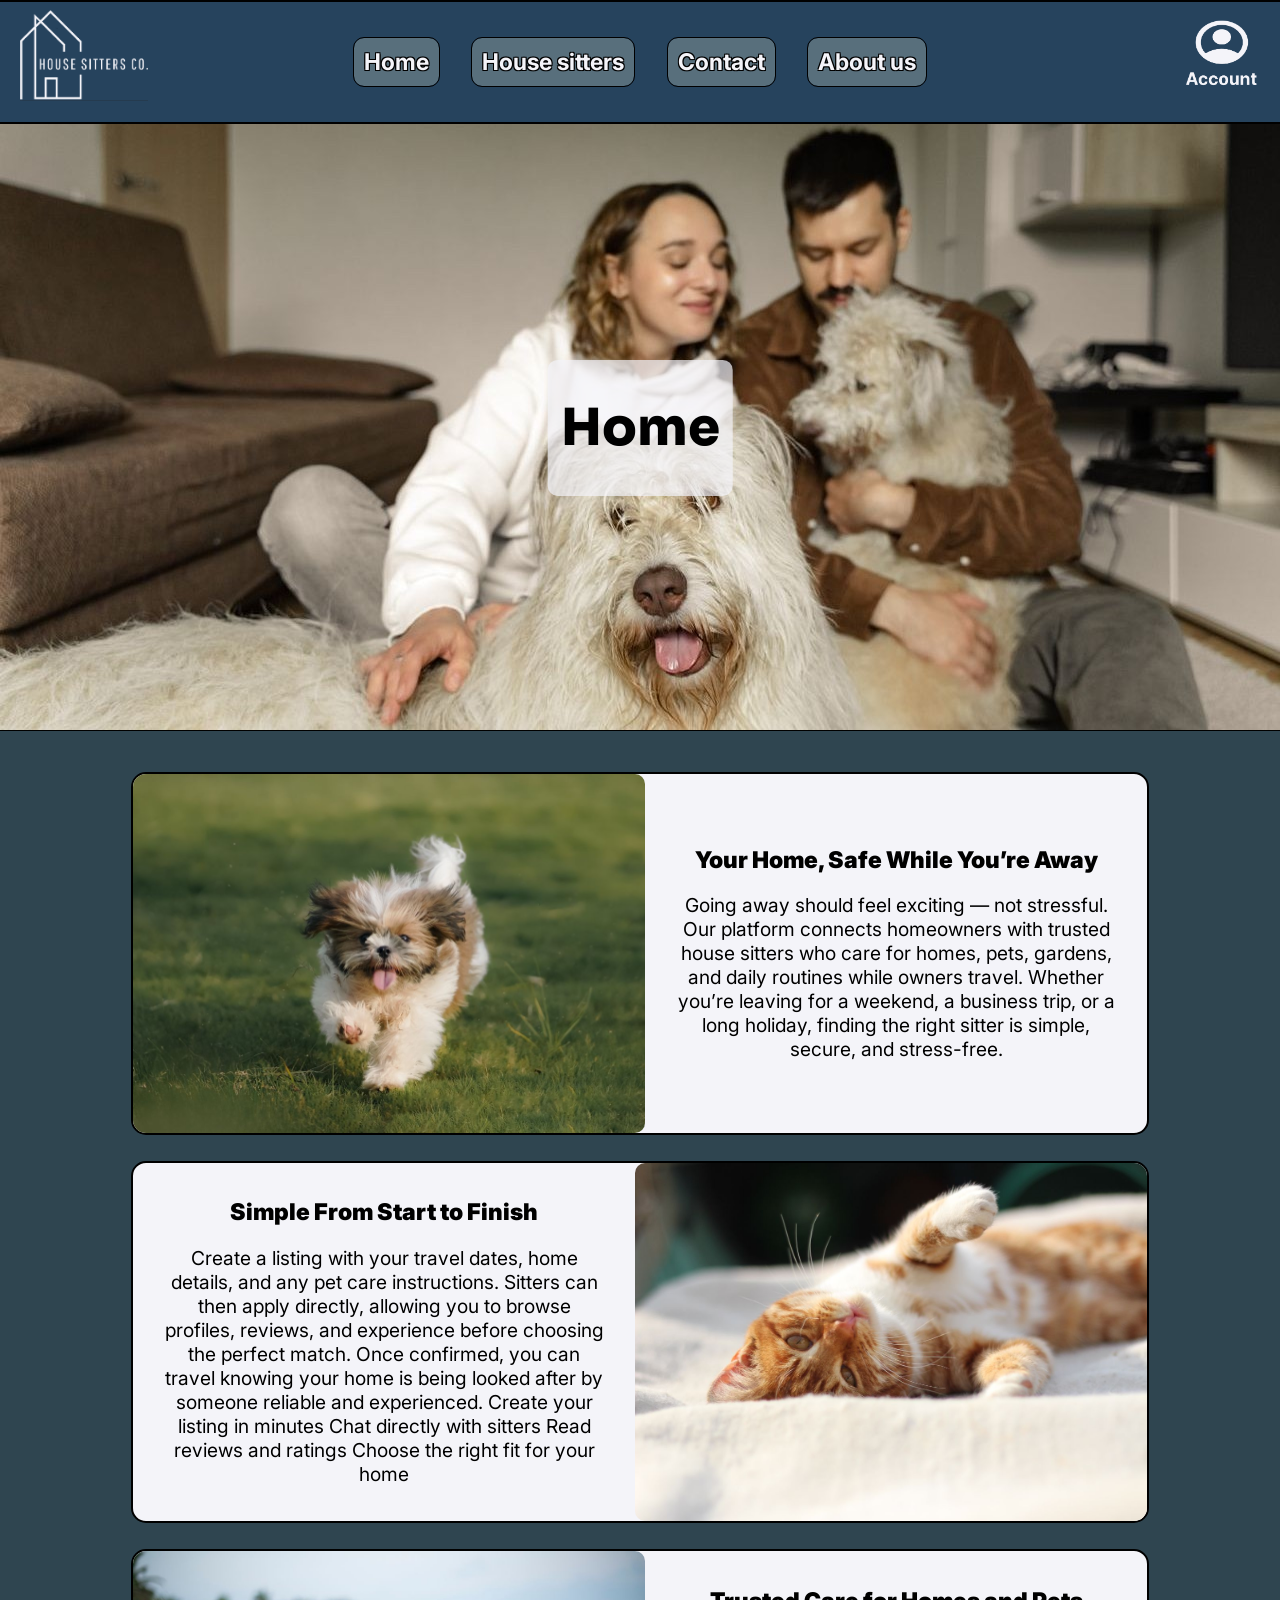
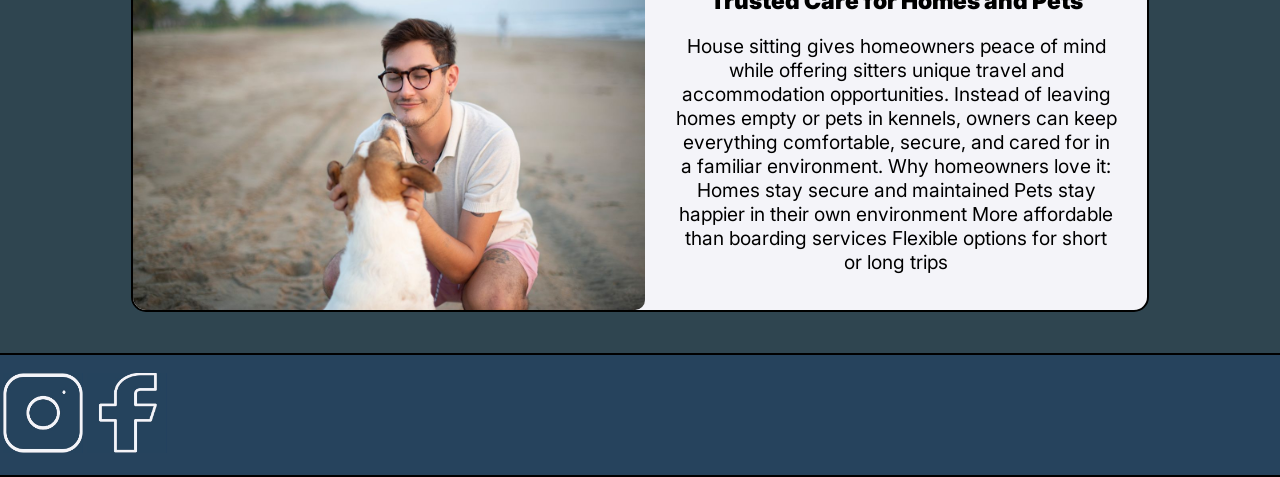
==== commit db1c6d86: "Version 22: This is the finished website." ====
--- a/index.html
+++ b/index.html
@@ -58,7 +58,7 @@
                         </table>
                     </td>   
                 </tr>
-                <tr><td><br><br></td></tr>
+                <tr><td><br></td></tr>
                 <tr>
                     <td>
                         <table class="cell">
@@ -77,7 +77,7 @@
                         </table>
                     </td>
                 </tr>
-                <tr><td><br><br></td></tr>
+                <tr><td><br></td></tr>
                 <tr>
                     <td>
                         <table class="cell">
--- a/style.css
+++ b/style.css
@@ -2,25 +2,26 @@
 h1{
     font-family: 'Sora';
     font-weight: 900;
-    font-size: 45px;
+    font-size: 4vw;
 }
 
 /* Style for the paragraphs on the website */
 p{
     font-family: 'Inter';
-    font-size: 18px;
+    font-size: 1.5vw;
 }
 
 /* Style for the headings with the h2 tag on the website */
 h2{
     font-family: 'Inter';
     font-weight: 900;
+    font-size: 1.8vw;
 }
 
 /* Style for the images on the home page */
 .homeImage{
     width: 40vw;
-    height: 40%;
+    height: 28vw;
     border-radius: 10px;
     display: block;
     border: 0;
@@ -29,15 +30,16 @@
 /* Style for the images on the about page */
 .aboutImage{
     width: 40vw;
-    height: 40%;
+    height: 100%;
     display: block;
     border: 0;
+    object-fit: cover;
 }
 
 /* Style for the logo image */
 .logo-pic{
     width: 10vw;
-    height: 10vh;
+    height: 90%;
 }
 
 /* Style for the social media logos */
@@ -57,7 +59,8 @@
     width: 100%;
     height: auto;
     display: block;
-    border: 1px solid black;
+    border-bottom: 1px solid black;
+    padding: 0;
 }
 
 /* Style for the table centering of a table */
@@ -88,6 +91,7 @@
     position: relative;
     text-align: center;
     width: 100%;
+    padding: 0;
 }
 
 /* Style for the banner text container */
@@ -210,12 +214,14 @@
     overflow: hidden;
     border: 2px solid black;
     border-spacing: 0;
+    height: 100%;
 }
 
 /* Collapses all content in cells that this is applied to */
 .cell-collapse{
     padding: 0;
     border-spacing: 0;
+    height: 100%;
 }
 
 /* Style for the form container */
@@ -291,4 +297,5 @@
 div.socials{
     display: flex;
     gap: 20px;
+    margin-top: 15px;
 }
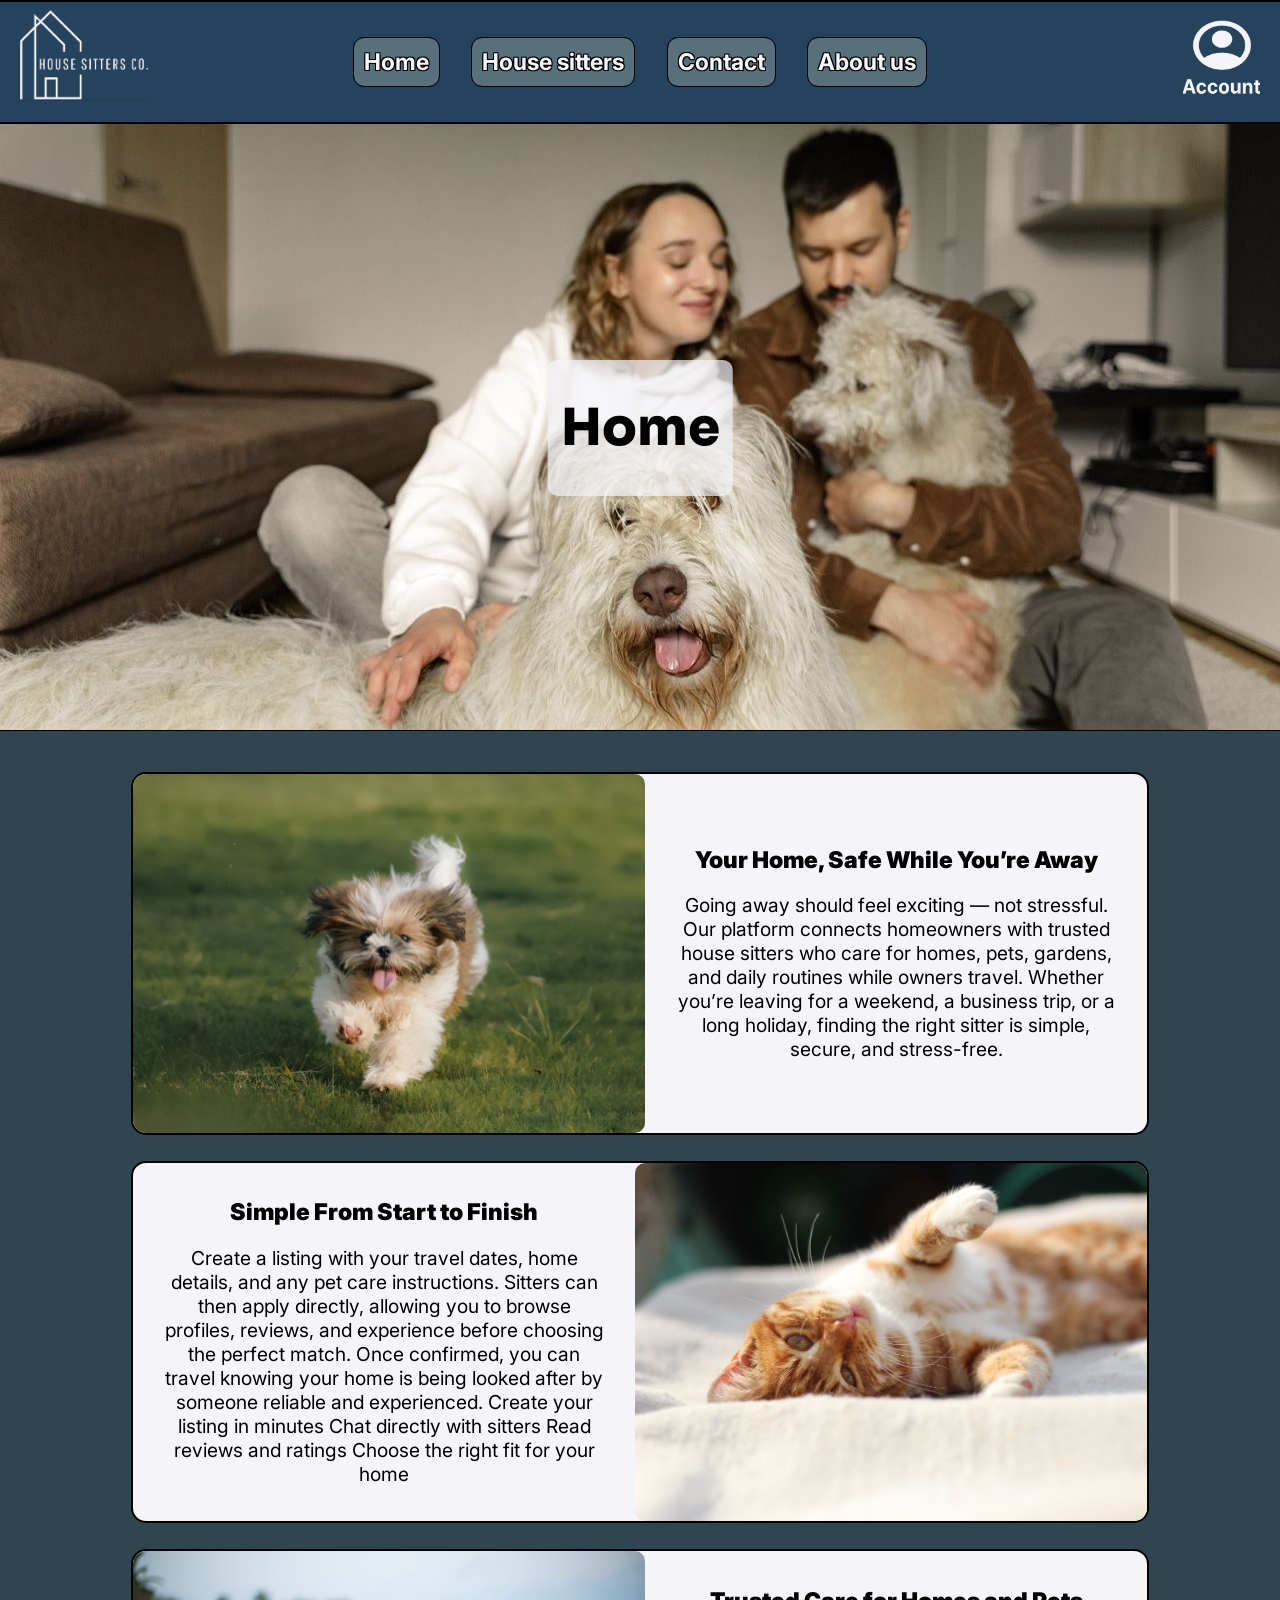
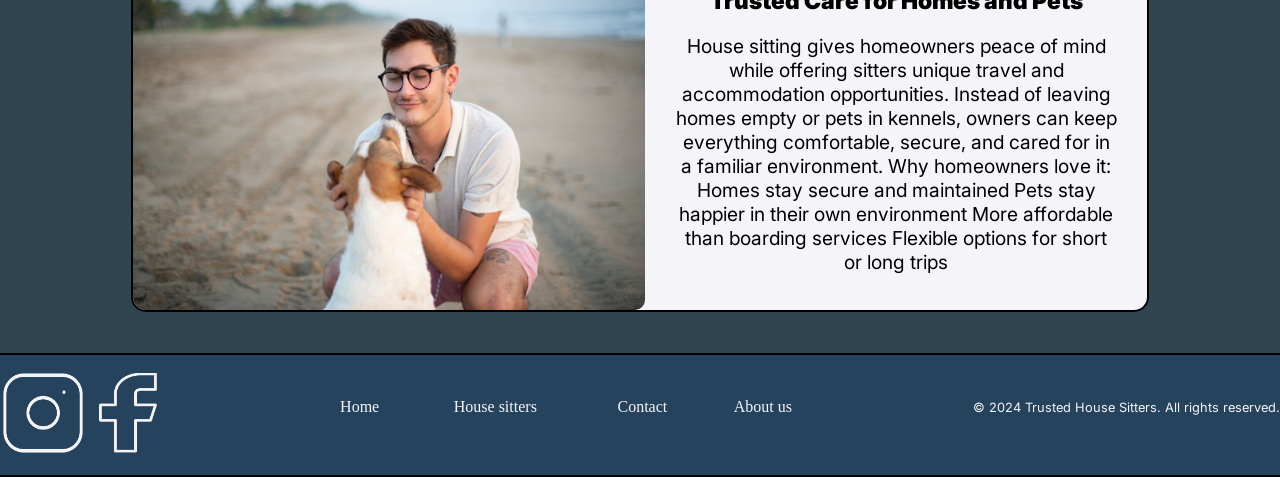
==== commit 6c7fdf71: "Version 23: FInal version after Iterative improvement." ====
--- a/index.html
+++ b/index.html
@@ -104,13 +104,28 @@
     <!--Footer section with social media links-->
     <footer>
         <section class="header-footer">
-            <div class="socials">
-                <table>
-                    <tr>
-                        <td><a href="https://www.instagram.com"><img class="socials-img" src="images/instagram.jpg" alt="Instagram"></a></td>
-                        <td><a href="https://www.facebook.com"><img class="socials-img" src="images/facebook.jpg" alt="Facebook"></a></td>
-                    </tr>
-                </table>
+            <div class="footer">
+                <div class="socials">
+                    <table>
+                        <tr>
+                            <td><a href="https://www.instagram.com"><img class="socials-img" src="images/instagram.jpg" alt="Instagram"></a></td>
+                            <td><a href="https://www.facebook.com"><img class="socials-img" src="images/facebook.jpg" alt="Facebook"></a></td>
+                        </tr>
+                    </table>
+                </div>
+                <div class="footer-links">
+                    <table class="footer-table">
+                        <tr>
+                            <td><a href="index.html">Home</a></td>
+                            <td><a href="houseSitters.html">House sitters</a></td>
+                            <td><a href="contact.html">Contact</a></td>
+                            <td><a href="about.html">About us</a></td>
+                        </tr>
+                    </table>
+                </div>
+                <div class="footer-text">
+                    <p>© 2024 Trusted House Sitters. All rights reserved.</p>
+                </div>
             </div>
         </section>
     </footer>
--- a/style.css
+++ b/style.css
@@ -51,7 +51,7 @@
 /* Style for the icon logo icon */
 .icon{
     width: 6vw;
-    height: auto;
+    height: 6vw;
 }
 
 /* Style for the banner image */
@@ -232,8 +232,8 @@
     overflow: hidden;
     border: 2px solid black;
     border-spacing: 0;
-    margin-top: 3%;
-    margin-bottom: 3%;
+    margin-top: 5%;
+    margin-bottom: 5%;
     width: 40%;
 }
 
@@ -298,4 +298,58 @@
     display: flex;
     gap: 20px;
     margin-top: 15px;
+}
+
+div.account-header {
+    margin: auto;
+    text-align: center;
+    margin-top: 20px;
+    margin-bottom: 20px;
+    width: 25vw;
+}
+
+.account-header{
+    background-color: #F4F4F9b3;
+    padding-top: 0.1%;
+    padding-bottom: 0.1%;
+    padding-right: 1%;
+    padding-left: 1%;
+    border-radius: 10px;
+}
+
+.footer-table{
+    width: 100%;
+    height: 100%;
+    border-spacing: 0;
+    padding: 0;
+}
+
+.footer-table a{
+    text-decoration: none;
+    color: #F4F4F9;
+}
+
+.footer-table a:hover{
+    text-decoration: underline;
+    color: #F4F4F9;
+}
+
+.footer-links{
+    text-align: center;
+    padding: 0;
+    margin: auto;
+    width: 40%;
+    bottom: 10px;
+}
+
+.footer{
+    display: flex;
+    justify-content: space-between;
+    align-items: center;
+}
+
+.footer-text p{
+    font-family: 'Inter';
+    font-size: 1vw;
+    color: #F4F4F9;
 }
